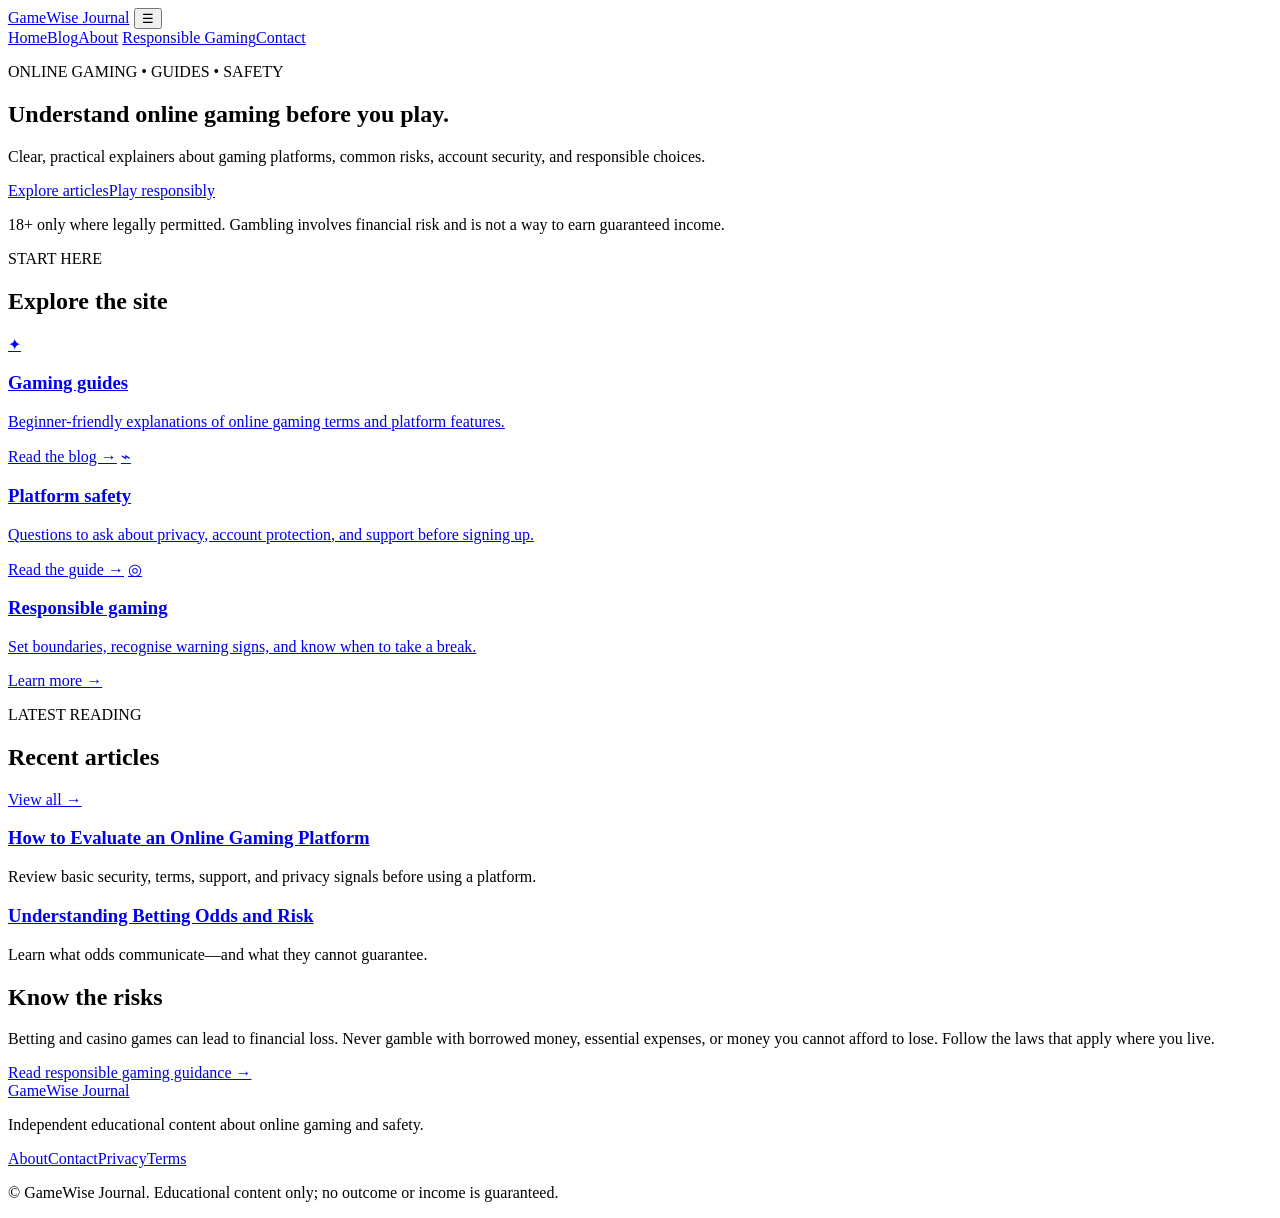
==== index.html @ 525faee0 "Add files via upload" ====
<!doctype html>
<html lang="en">
<head>
  <meta charset="utf-8">
  <meta name="viewport" content="width=device-width, initial-scale=1">
  <title>GameWise Journal | Online Gaming Guides & Safety</title>
  <meta name="description" content="Read practical guides about online gaming, platform safety, responsible play, and understanding betting risks.">
  <meta name="robots" content="index,follow">
  <link rel="stylesheet" href="/assets/style.css">
  <script defer src="/assets/site.js"></script>
</head>
<body>
  <header class="site-header">
    <a class="brand" href="/">GameWise <span>Journal</span></a>
    <button class="menu-toggle" aria-label="Toggle navigation" aria-expanded="false">☰</button>
    <nav class="nav">
      <a href="/">Home</a><a href="/blog.html">Blog</a><a href="/about.html">About</a>
      <a href="/responsible-gaming.html">Responsible Gaming</a><a href="/contact.html">Contact</a>
    </nav>
  </header>
  <main>
    <section class="hero">
      <p class="eyebrow">ONLINE GAMING • GUIDES • SAFETY</p>
      <h1>Understand online gaming before you play.</h1>
      <p class="hero-copy">Clear, practical explainers about gaming platforms, common risks, account security, and responsible choices.</p>
      <div class="hero-actions"><a class="button" href="/blog.html">Explore articles</a><a class="button button-outline" href="/responsible-gaming.html">Play responsibly</a></div>
      <p class="disclaimer">18+ only where legally permitted. Gambling involves financial risk and is not a way to earn guaranteed income.</p>
    </section>
    <section class="section">
      <div class="section-heading"><div><p class="eyebrow">START HERE</p><h2>Explore the site</h2></div></div>
      <div class="card-grid">
        <a class="card" href="/blog.html"><span class="card-icon">✦</span><h3>Gaming guides</h3><p>Beginner-friendly explanations of online gaming terms and platform features.</p><span class="text-link">Read the blog →</span></a>
        <a class="card" href="/articles/online-platform-safety.html"><span class="card-icon">⌁</span><h3>Platform safety</h3><p>Questions to ask about privacy, account protection, and support before signing up.</p><span class="text-link">Read the guide →</span></a>
        <a class="card" href="/responsible-gaming.html"><span class="card-icon">◎</span><h3>Responsible gaming</h3><p>Set boundaries, recognise warning signs, and know when to take a break.</p><span class="text-link">Learn more →</span></a>
      </div>
    </section>
    <section class="section">
      <div class="section-heading"><div><p class="eyebrow">LATEST READING</p><h2>Recent articles</h2></div><a class="text-link" href="/blog.html">View all →</a></div>
      <div id="featured-articles" class="card-grid">
        <article class="card"><h3><a href="/articles/online-platform-safety.html">How to Evaluate an Online Gaming Platform</a></h3><p>Review basic security, terms, support, and privacy signals before using a platform.</p></article>
        <article class="card"><h3><a href="/articles/understanding-betting-odds.html">Understanding Betting Odds and Risk</a></h3><p>Learn what odds communicate—and what they cannot guarantee.</p></article>
      </div>
    </section>
    <section class="notice"><h2>Know the risks</h2><p>Betting and casino games can lead to financial loss. Never gamble with borrowed money, essential expenses, or money you cannot afford to lose. Follow the laws that apply where you live.</p><a href="/responsible-gaming.html" class="text-link">Read responsible gaming guidance →</a></section>
  </main>
  <footer class="site-footer"><div><a class="brand" href="/">GameWise <span>Journal</span></a><p>Independent educational content about online gaming and safety.</p></div><div class="footer-links"><a href="/about.html">About</a><a href="/contact.html">Contact</a><a href="/privacy-policy.html">Privacy</a><a href="/terms.html">Terms</a></div><p class="footer-note">© <span data-year></span> GameWise Journal. Educational content only; no outcome or income is guaranteed.</p></footer>
</body>
</html>
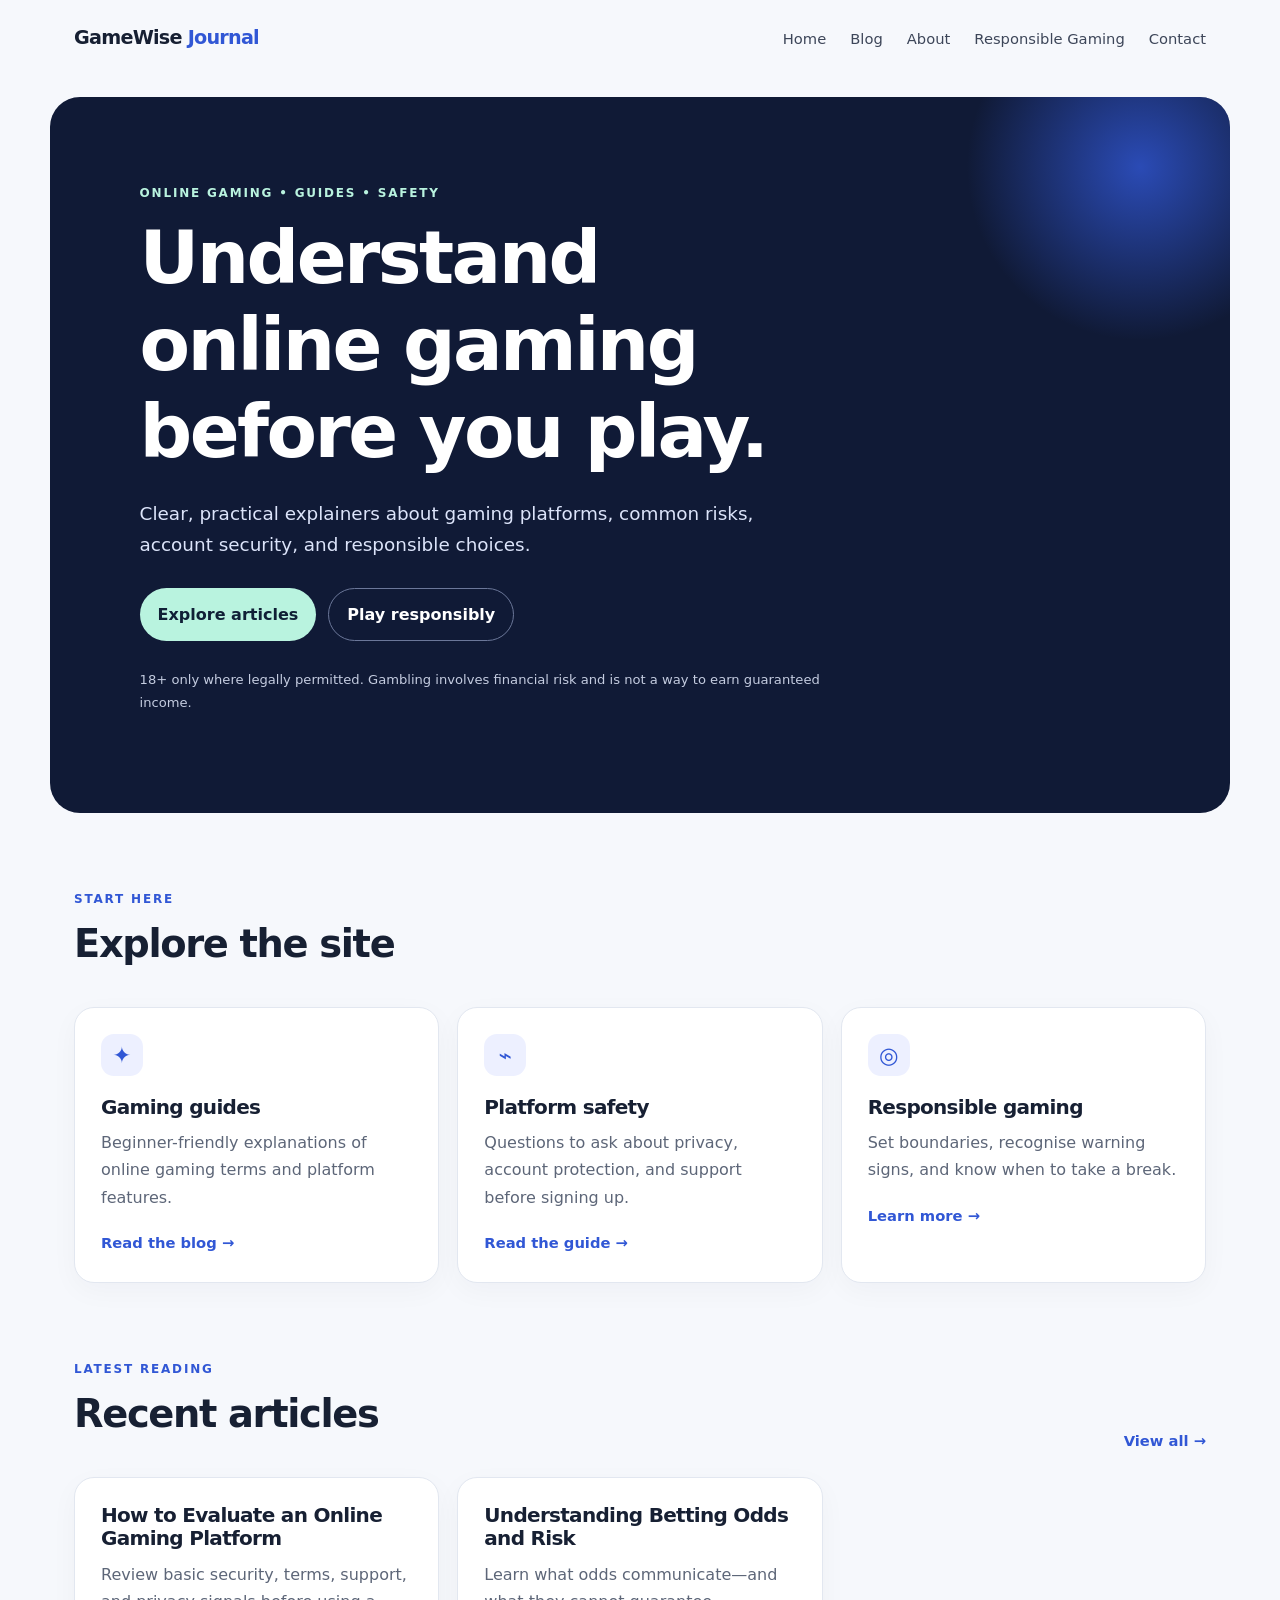
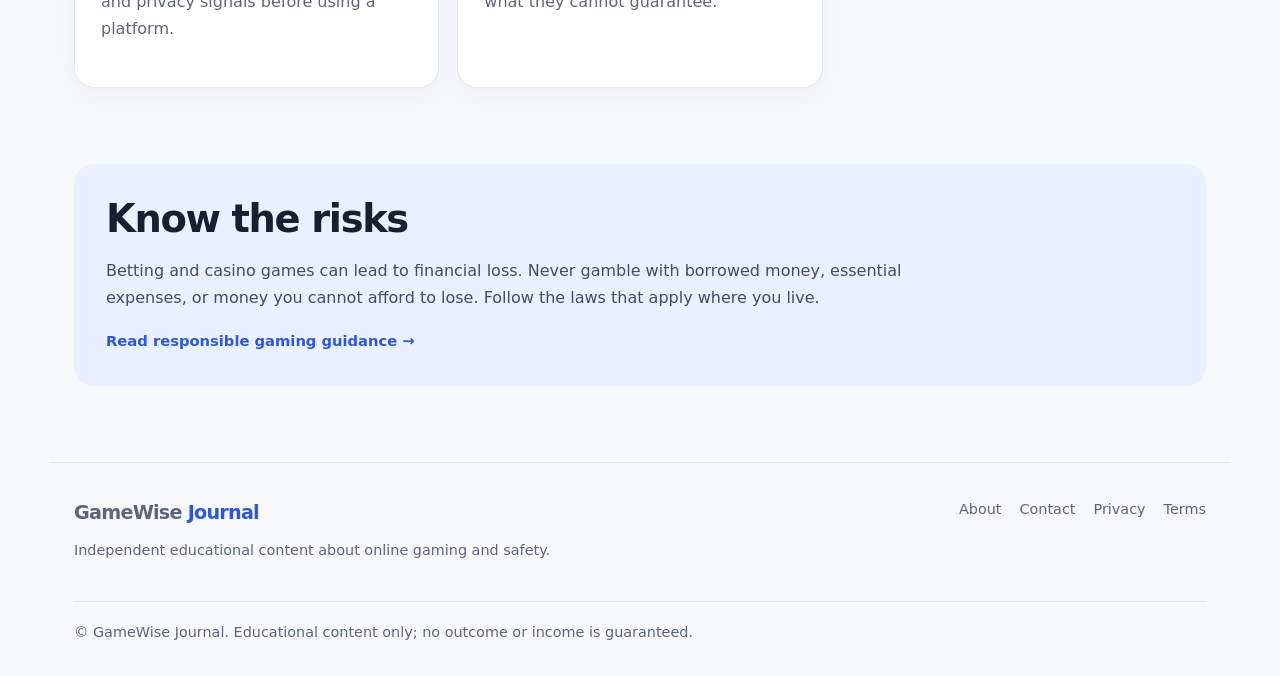
==== commit 6c7c1415: "Update index.html" ====
--- a/index.html
+++ b/index.html
@@ -1,6 +1,7 @@
 <!doctype html>
 <html lang="en">
 <head>
+  <meta name="google-site-verification" content="u1q5BQwdufE_0Wu4MwV02t_U3zvl3TwM-YcZaWeb1qc" />
   <meta charset="utf-8">
   <meta name="viewport" content="width=device-width, initial-scale=1">
   <title>GameWise Journal | Online Gaming Guides & Safety</title>
--- a/assets/style.css
+++ b/assets/style.css
@@ -0,0 +1 @@
+:root{--ink:#172033;--muted:#5d6678;--paper:#f6f8fc;--white:#fff;--line:#e2e7f0;--blue:#3157d5;--navy:#101a36;--mint:#b9f3df;--radius:20px}*{box-sizing:border-box}html{scroll-behavior:smooth}body{margin:0;background:var(--paper);color:var(--ink);font-family:Inter,ui-sans-serif,system-ui,-apple-system,BlinkMacSystemFont,"Segoe UI",sans-serif;line-height:1.7}a{color:inherit;text-decoration:none}a:hover{color:var(--blue)}.site-header{max-width:1180px;margin:auto;padding:22px 24px;display:flex;align-items:center;justify-content:space-between;gap:24px}.brand{font-weight:850;font-size:1.2rem;letter-spacing:-.04em}.brand span{color:var(--blue)}.nav{display:flex;gap:24px;align-items:center;font-size:.92rem;color:#3d4659}.nav a[aria-current=page]{color:var(--blue);font-weight:700}.menu-toggle{display:none;border:1px solid var(--line);background:#fff;border-radius:10px;padding:8px 12px;font-size:1.1rem}.hero{max-width:1180px;margin:20px auto 0;padding:86px 7%;background:var(--navy);color:white;border-radius:30px;overflow:hidden;position:relative}.hero:after{content:"";position:absolute;width:360px;height:360px;border-radius:50%;right:-90px;top:-110px;background:radial-gradient(circle,var(--blue),transparent 68%);opacity:.8}.hero>*{position:relative;z-index:1;max-width:690px}.eyebrow{font-size:.75rem;letter-spacing:.15em;font-weight:800;color:var(--blue);margin:0 0 12px}.hero .eyebrow{color:var(--mint)}h1,h2,h3{line-height:1.18;letter-spacing:-.035em}h1{font-size:clamp(2.4rem,6vw,4.6rem);margin:0 0 22px}h2{font-size:clamp(1.7rem,3vw,2.4rem);margin:0 0 16px}h3{font-size:1.25rem;margin:0 0 10px}.hero-copy{font-size:1.15rem;color:#dce4fa}.hero-actions{display:flex;gap:12px;flex-wrap:wrap;margin:28px 0}.button{display:inline-flex;align-items:center;justify-content:center;background:var(--mint);color:#102036;font-weight:800;padding:12px 18px;border-radius:999px}.button:hover{color:#102036;transform:translateY(-1px)}.button-outline{background:transparent;color:white;border:1px solid #6b7799}.disclaimer{font-size:.82rem;color:#c4cce0}.section{max-width:1180px;margin:76px auto;padding:0 24px}.section-heading{display:flex;justify-content:space-between;align-items:end;gap:20px;margin-bottom:24px}.card-grid{display:grid;grid-template-columns:repeat(3,minmax(0,1fr));gap:18px}.card{display:block;background:var(--white);padding:26px;border:1px solid var(--line);border-radius:var(--radius);box-shadow:0 8px 28px rgba(23,32,51,.035)}.card p{color:var(--muted);margin:8px 0 18px}.card-icon{display:grid;place-items:center;width:42px;height:42px;border-radius:13px;background:#edf0ff;color:var(--blue);font-size:1.4rem;margin-bottom:20px}.text-link{font-weight:800;color:var(--blue);font-size:.92rem}.notice{max-width:1132px;margin:0 auto 76px;padding:32px;background:#e9f0ff;border-radius:var(--radius)}.notice p{max-width:850px;color:#404d67}.site-footer{max-width:1180px;margin:auto;padding:34px 24px 24px;display:grid;grid-template-columns:1fr auto;gap:22px;border-top:1px solid var(--line);color:var(--muted)}.site-footer p{margin:8px 0;font-size:.9rem}.footer-links{display:flex;gap:18px;flex-wrap:wrap;align-items:start;font-size:.9rem}.footer-note{grid-column:1/-1;border-top:1px solid var(--line);padding-top:18px}.page-main{max-width:1180px;margin:40px auto 80px;padding:0 24px}.page-intro{max-width:800px;margin:0 auto 42px;text-align:center}.page-intro h1{font-size:clamp(2.3rem,5vw,3.8rem)}.page-intro p:not(.eyebrow){font-size:1.1rem;color:var(--muted)}.narrow{max-width:850px}.narrow h2{font-size:1.55rem;margin-top:32px}.narrow p,.narrow li{color:#414b60}.filter-row{display:flex;align-items:center;gap:12px;margin:0 0 24px}.filter-row label{font-weight:750}.filter-row input{width:min(100%,420px);padding:12px 14px;border:1px solid var(--line);border-radius:12px;font:inherit;background:white}.article-grid{grid-template-columns:repeat(2,minmax(0,1fr))}.article-card h2{font-size:1.4rem}.article-main{display:grid;grid-template-columns:minmax(0,760px) 260px;gap:36px;align-items:start}.article-main article{background:#fff;border:1px solid var(--line);border-radius:24px;padding:clamp(24px,5vw,54px)}.article-main h1{font-size:clamp(2.2rem,4.5vw,3.4rem)}.article-main h2{font-size:1.55rem;margin-top:34px}.article-main p,.article-main li{color:#414b60}.article-meta{font-size:.88rem;color:var(--muted)!important}.article-disclaimer{padding:16px;background:#f1f4fa;border-radius:12px;font-size:.9rem}.sidebar-card{background:#fff;border:1px solid var(--line);border-radius:18px;padding:22px;position:sticky;top:20px}.sidebar-card h2{font-size:1.1rem}.sidebar-card a{display:block;padding:10px 0;border-top:1px solid var(--line);color:var(--blue);font-weight:650}.article-main ul,.narrow ul{padding-left:24px}@media(max-width:800px){.site-header{flex-wrap:wrap}.menu-toggle{display:block}.nav{display:none;width:100%;flex-direction:column;align-items:flex-start;gap:12px;padding:12px 0}.nav.open{display:flex}.hero{margin:8px 14px 0;padding:54px 26px}.section{margin:52px auto}.card-grid{grid-template-columns:1fr}.article-grid{grid-template-columns:1fr}.article-main{grid-template-columns:1fr}.sidebar-card{position:static}.site-footer{grid-template-columns:1fr}.footer-note{grid-column:auto}.section-heading{align-items:start;flex-direction:column}.filter-row{align-items:flex-start;flex-direction:column}}
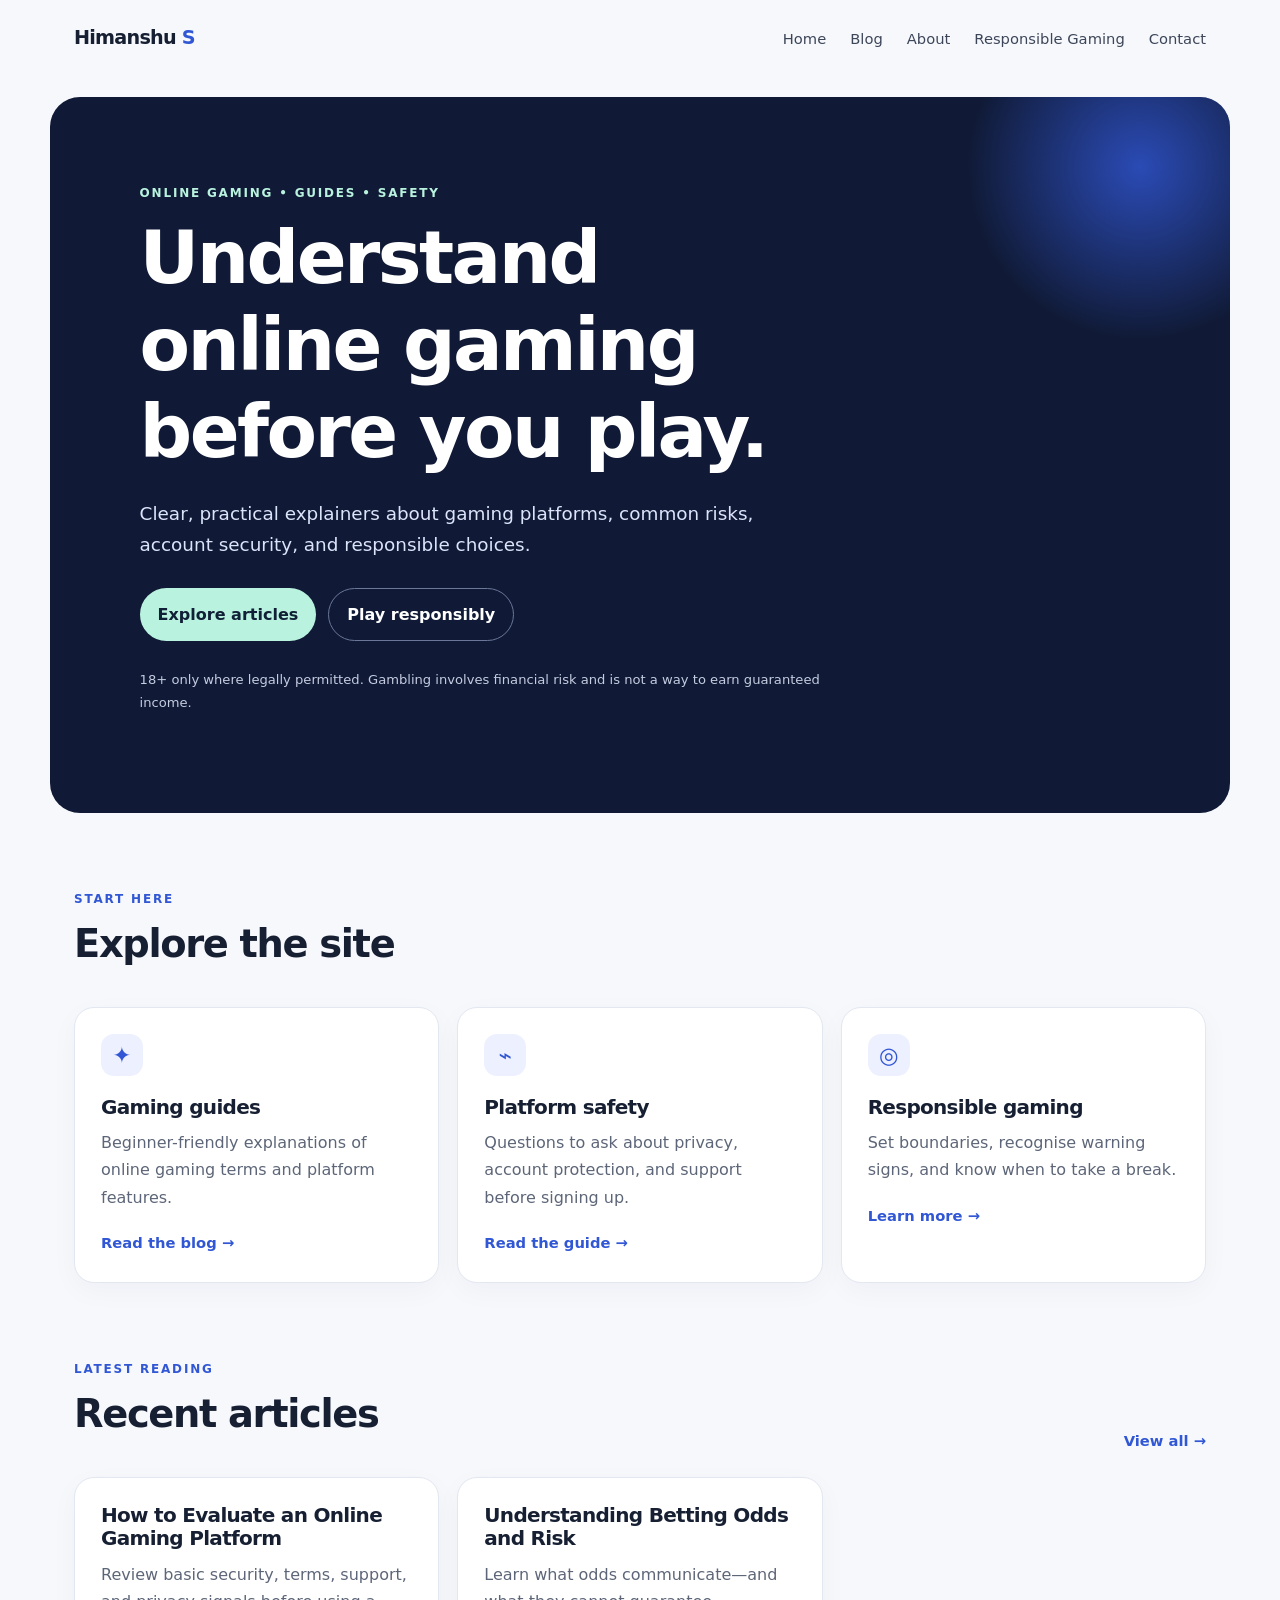
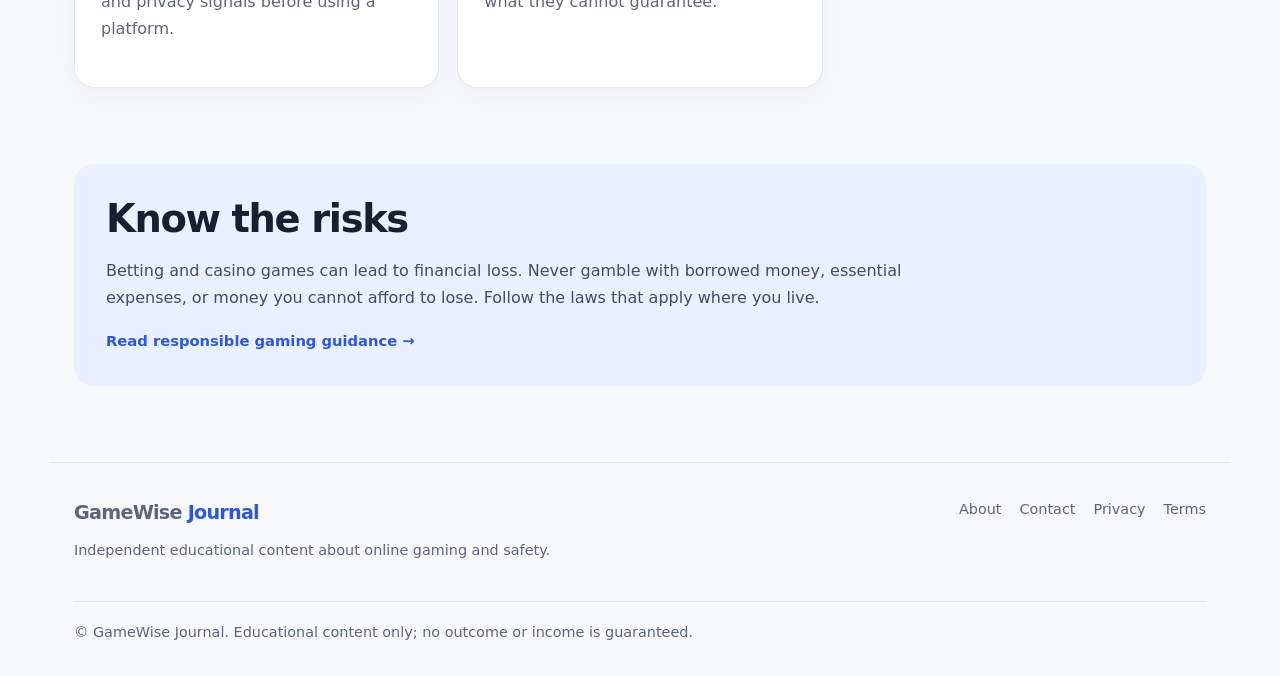
==== commit ff6432ac: "Update index.html" ====
--- a/index.html
+++ b/index.html
@@ -12,7 +12,7 @@
 </head>
 <body>
   <header class="site-header">
-    <a class="brand" href="/">GameWise <span>Journal</span></a>
+    <a class="brand" href="/">Himanshu <span>S</span></a>
     <button class="menu-toggle" aria-label="Toggle navigation" aria-expanded="false">☰</button>
     <nav class="nav">
       <a href="/">Home</a><a href="/blog.html">Blog</a><a href="/about.html">About</a>
